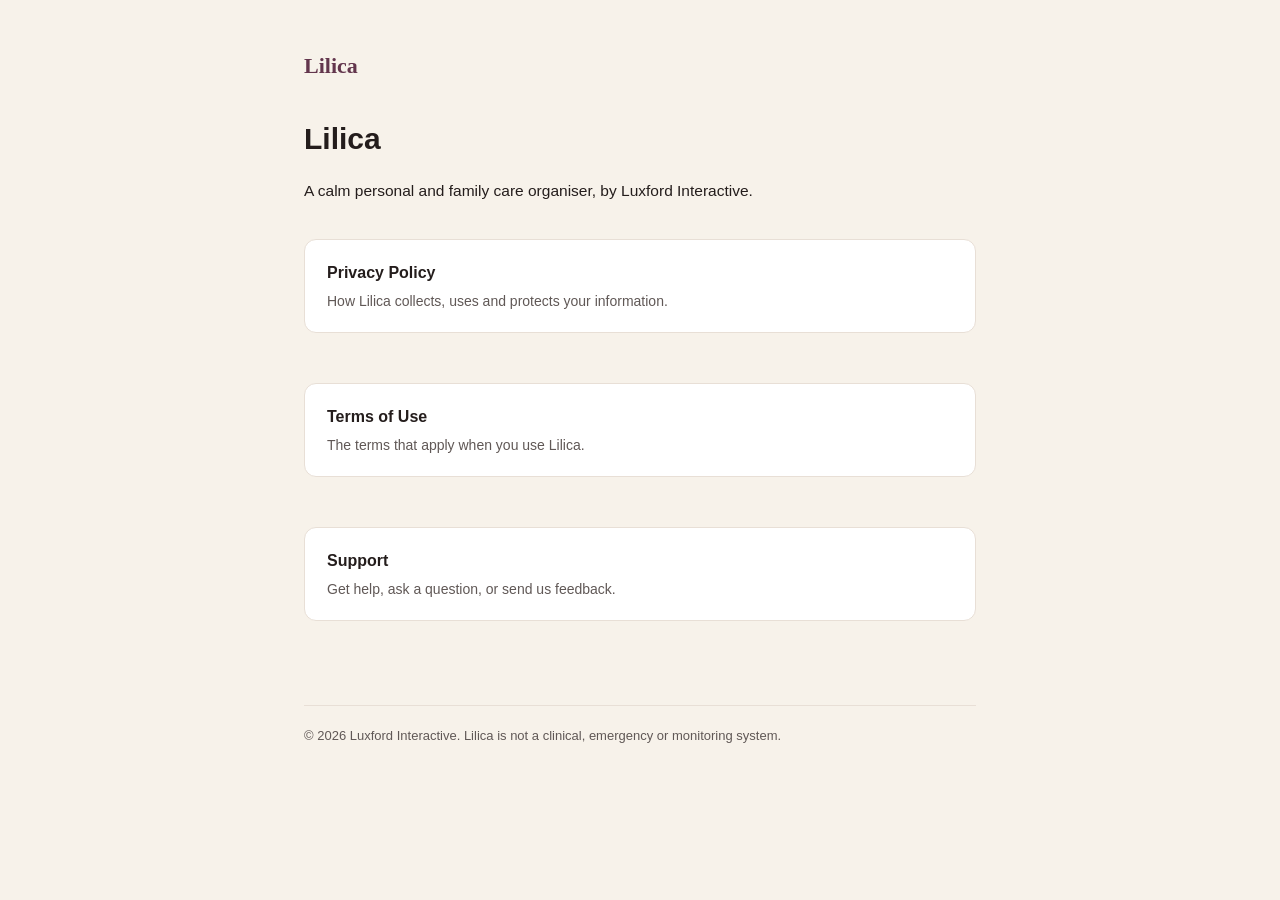
==== index.html @ b69b69e9 "Add Lilica privacy policy, terms, support and index pages" ====
<!doctype html>
<html lang="en">
<head>
<meta charset="utf-8">
<meta name="viewport" content="width=device-width, initial-scale=1">
<title>Lilica</title>
<link rel="stylesheet" href="style.css">
</head>
<body>
<div class="wrap">
  <header class="site">
    <span class="wordmark">Lilica</span>
  </header>
  <h1>Lilica</h1>
  <p>A calm personal and family care organiser, by Luxford Interactive.</p>
  <div class="home-links">
    <a class="card" href="privacy.html">Privacy Policy<span>How Lilica collects, uses and protects your information.</span></a>
    <a class="card" href="terms.html">Terms of Use<span>The terms that apply when you use Lilica.</span></a>
    <a class="card" href="support.html">Support<span>Get help, ask a question, or send us feedback.</span></a>
  </div>
  <footer class="site">
    &copy; 2026 Luxford Interactive. Lilica is not a clinical, emergency or monitoring system.
  </footer>
</div>
</body>
</html>
---- style.css ----
:root {
  --canvas: #F7F2EA;
  --ink: #241D1C;
  --ink-soft: #605856;
  --primary: #63364D;
  --line: #E8DFD6;
}
* { box-sizing: border-box; }
body {
  margin: 0;
  background: var(--canvas);
  color: var(--ink);
  font-family: -apple-system, BlinkMacSystemFont, "Segoe UI", Inter, Arial, sans-serif;
  line-height: 1.6;
}
.wrap {
  max-width: 720px;
  margin: 0 auto;
  padding: 48px 24px 80px;
}
header.site {
  display: flex;
  align-items: center;
  gap: 12px;
  margin-bottom: 32px;
}
.wordmark {
  font-family: Georgia, serif;
  font-weight: 700;
  font-size: 22px;
  color: var(--primary);
}
nav.site a {
  color: var(--primary);
  text-decoration: none;
  font-size: 14px;
  margin-right: 16px;
}
nav.site a:hover { text-decoration: underline; }
h1 {
  font-size: 30px;
  margin: 0 0 6px;
}
.updated {
  color: var(--ink-soft);
  font-size: 14px;
  margin-bottom: 32px;
}
h2 {
  font-size: 19px;
  color: var(--primary);
  margin: 36px 0 10px;
}
p, li { color: var(--ink); font-size: 15.5px; }
ul { padding-left: 20px; }
a { color: var(--primary); }
.card {
  background: #FFFFFF;
  border: 1px solid var(--line);
  border-radius: 12px;
  padding: 20px 22px;
  margin: 8px 0 28px;
}
footer.site {
  margin-top: 56px;
  padding-top: 20px;
  border-top: 1px solid var(--line);
  color: var(--ink-soft);
  font-size: 13px;
}
.home-links {
  display: grid;
  gap: 14px;
  margin-top: 28px;
}
.home-links a.card {
  display: block;
  text-decoration: none;
  color: var(--ink);
  font-weight: 600;
}
.home-links a.card span {
  display: block;
  font-weight: 400;
  color: var(--ink-soft);
  font-size: 14px;
  margin-top: 4px;
}
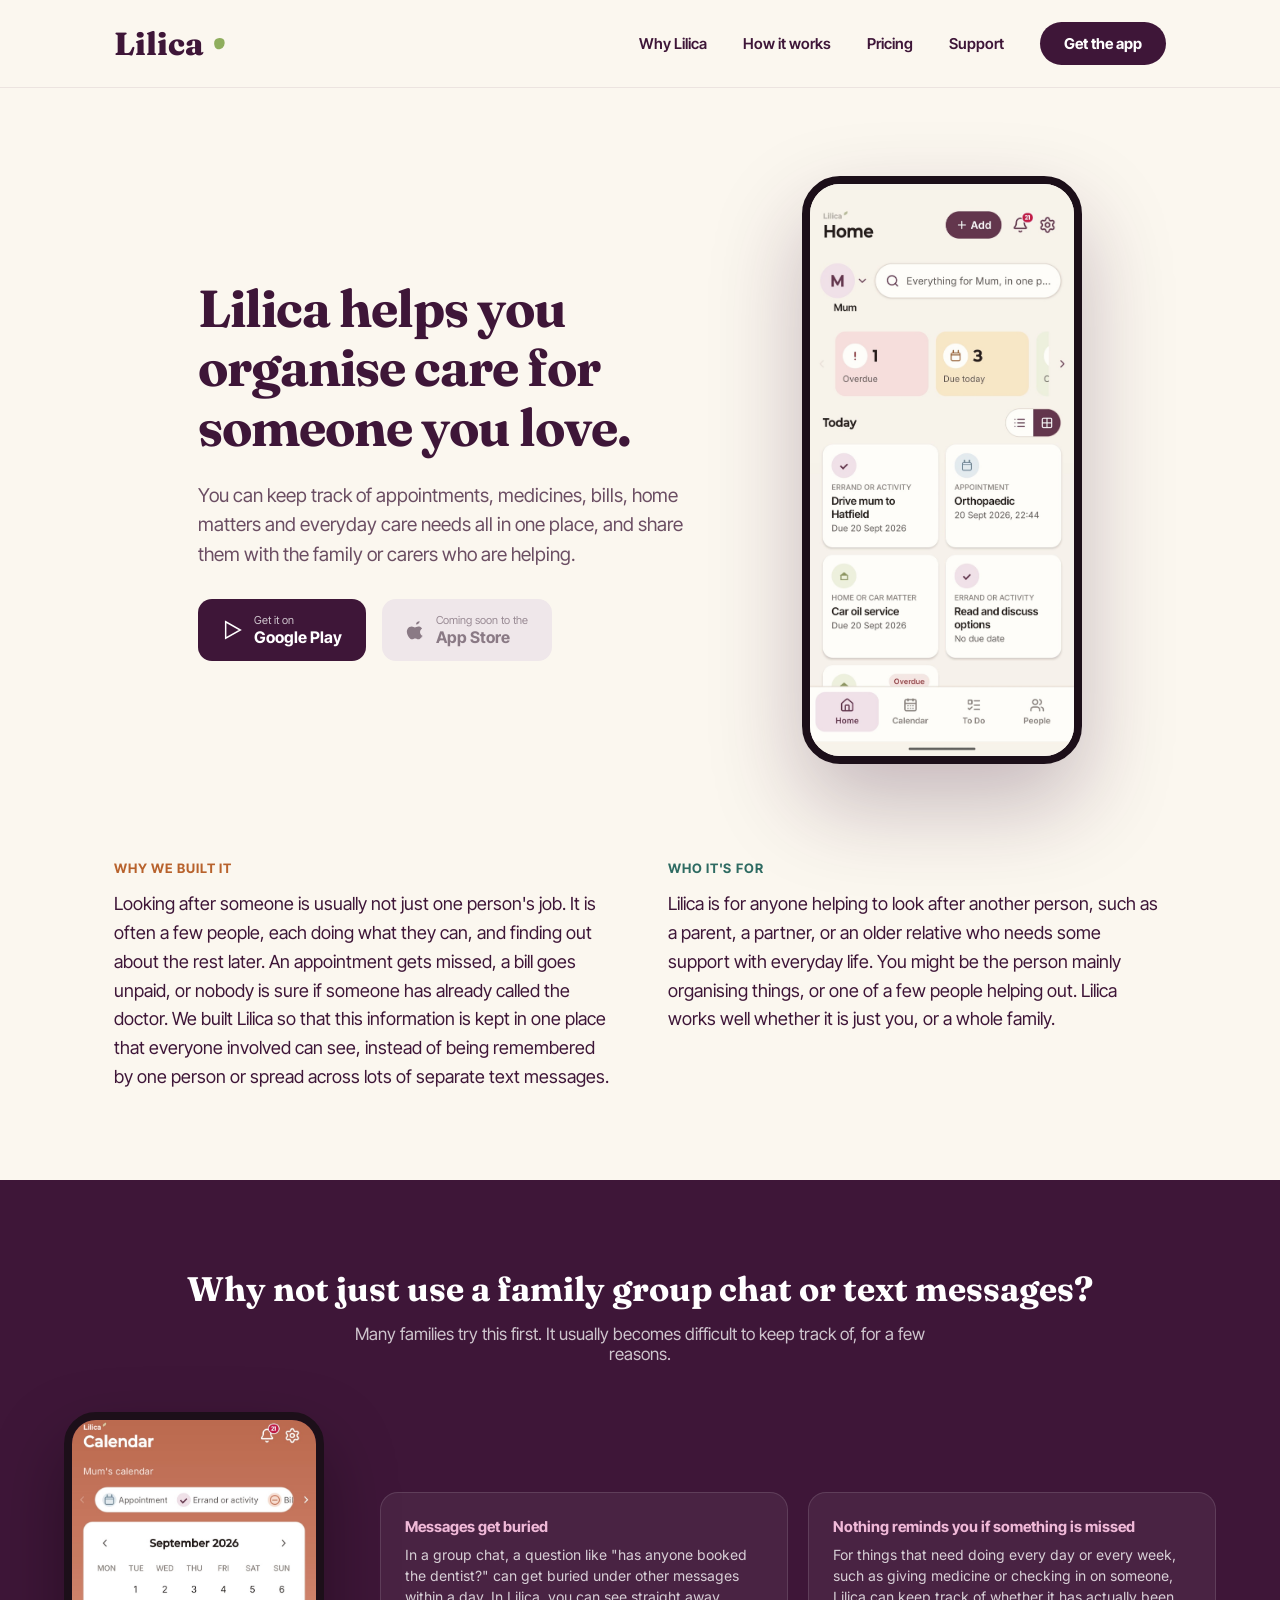
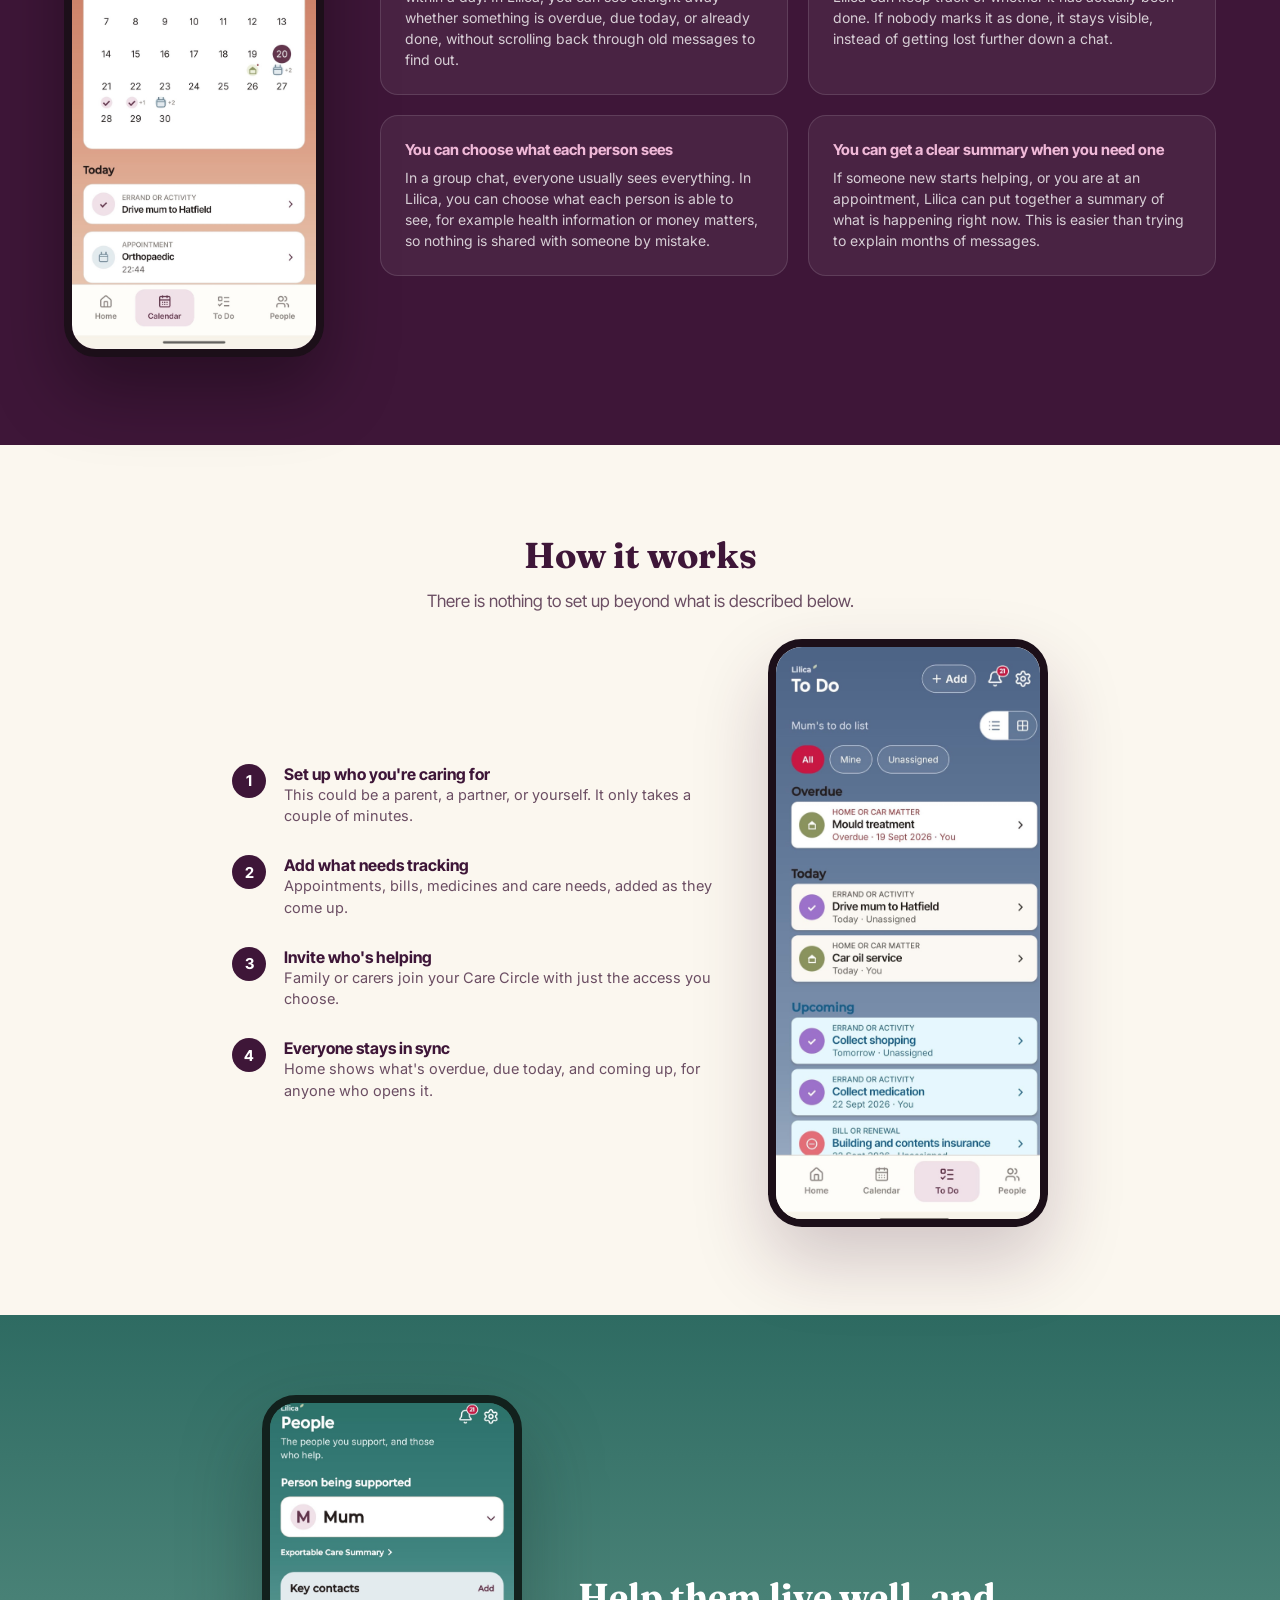
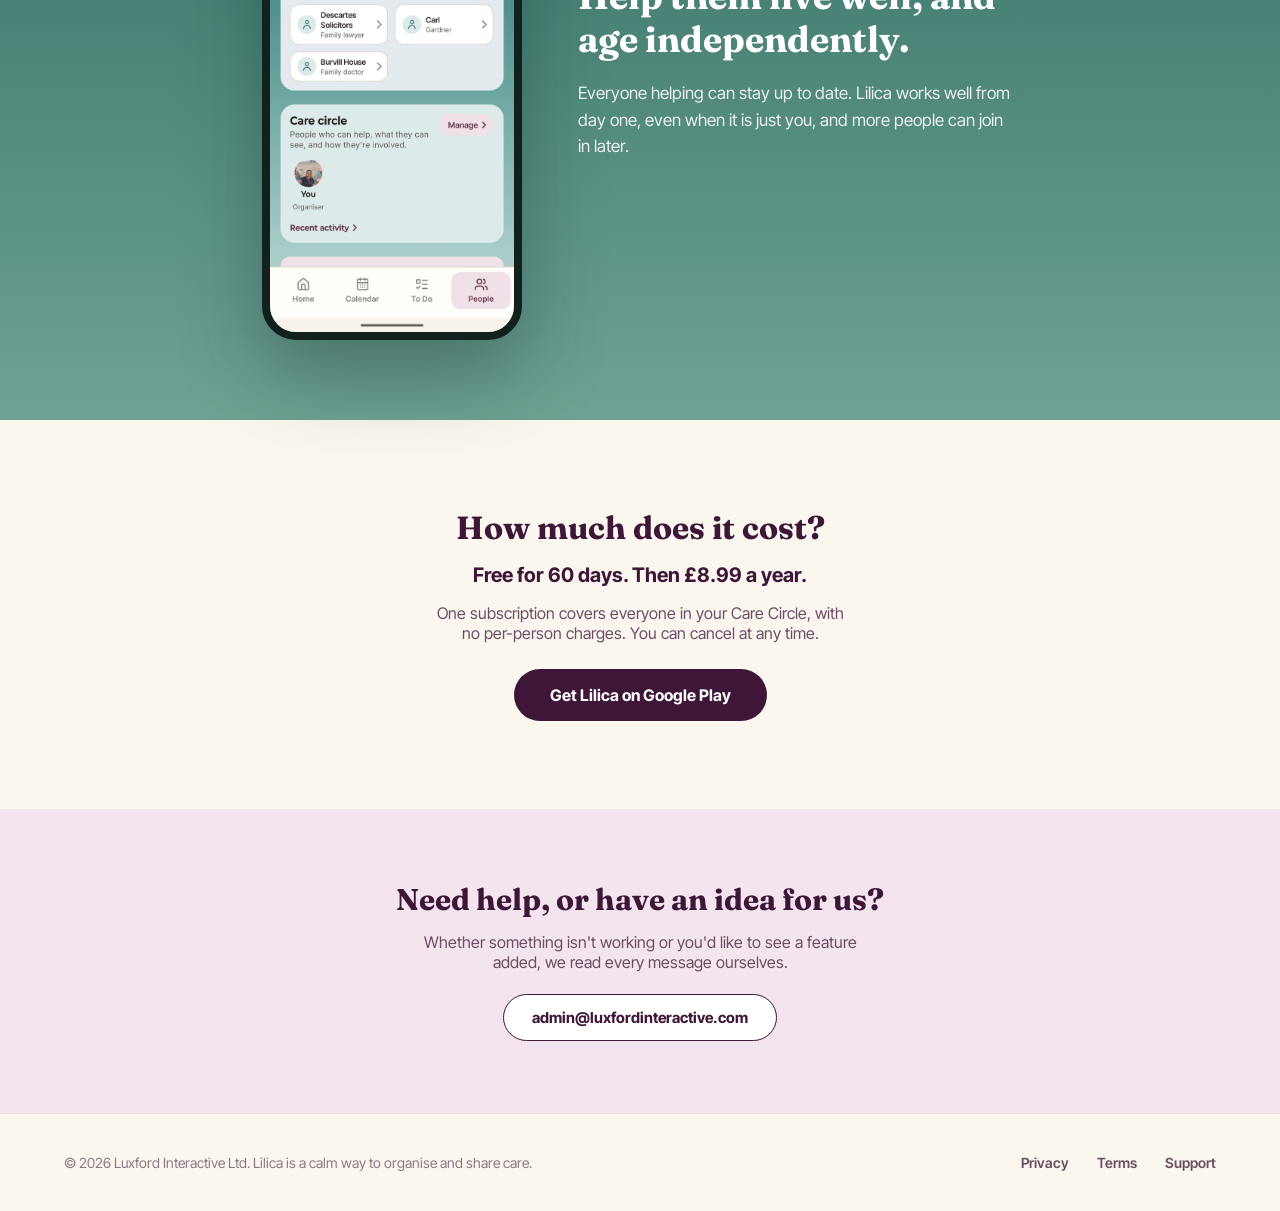
==== commit f96d2507: "Replace placeholder homepage with full marketing site Real hero, why-we-built-it, why-not-a-group-ch" ====
--- a/index.html
+++ b/index.html
@@ -3,24 +3,225 @@
 <head>
 <meta charset="utf-8">
 <meta name="viewport" content="width=device-width, initial-scale=1">
-<title>Lilica</title>
-<link rel="stylesheet" href="style.css">
+<title>Lilica - organise care for someone you love</title>
+<meta name="description" content="Lilica helps you keep track of appointments, medicines, bills, home matters and everyday care needs in one place, and share them with the family or carers who are helping.">
+<link rel="icon" href="assets/icon.png">
+<link rel="stylesheet" href="https://fonts.googleapis.com/css2?family=Fraunces:wght@600;700;800&family=Inter+Tight:wght@500;600;700&family=Inter:wght@400;500;600&display=swap">
+<style>
+  body { margin: 0; background: #FBF7EF; }
+  a { color: inherit; text-decoration: none; }
+  a:hover { opacity: 0.85; }
+  * { box-sizing: border-box; }
+</style>
 </head>
 <body>
-<div class="wrap">
-  <header class="site">
-    <span class="wordmark">Lilica</span>
-  </header>
-  <h1>Lilica</h1>
-  <p>A calm personal and family care organiser, by Luxford Interactive.</p>
-  <div class="home-links">
-    <a class="card" href="privacy.html">Privacy Policy<span>How Lilica collects, uses and protects your information.</span></a>
-    <a class="card" href="terms.html">Terms of Use<span>The terms that apply when you use Lilica.</span></a>
-    <a class="card" href="support.html">Support<span>Get help, ask a question, or send us feedback.</span></a>
-  </div>
-  <footer class="site">
-    &copy; 2026 Luxford Interactive. Lilica is not a clinical, emergency or monitoring system.
-  </footer>
+
+<div style="width: 100%; min-height: 100vh; font-family: 'Inter', sans-serif; color: #241021; background: #FBF7EF;">
+
+  <!-- NAV -->
+  <div style="position: sticky; top: 0; z-index: 20; background: rgba(251,247,239,0.92); backdrop-filter: blur(6px); border-bottom: 1px solid rgba(62,22,56,0.08);">
+    <div style="display: flex; align-items: center; justify-content: space-between; padding: 22px 64px; max-width: 1180px; margin: 0 auto;">
+      <div style="display: flex; align-items: center; gap: 10px;">
+        <div style="font-family: 'Fraunces', serif; font-weight: 800; font-size: 32px; color: #3E1638;">Lilica</div>
+        <div style="width: 11px; height: 11px; border-radius: 40% 60% 60% 40% / 60% 40% 60% 40%; background: #8FAE5D; transform: rotate(-20deg);"></div>
+      </div>
+      <div style="display: flex; align-items: center; gap: 36px;">
+        <a href="#why-not-chat" style="font-family: 'Inter Tight', sans-serif; font-weight: 600; font-size: 15px; color: #3E1638;">Why Lilica</a>
+        <a href="#how" style="font-family: 'Inter Tight', sans-serif; font-weight: 600; font-size: 15px; color: #3E1638;">How it works</a>
+        <a href="#pricing" style="font-family: 'Inter Tight', sans-serif; font-weight: 600; font-size: 15px; color: #3E1638;">Pricing</a>
+        <a href="#support" style="font-family: 'Inter Tight', sans-serif; font-weight: 600; font-size: 15px; color: #3E1638;">Support</a>
+        <a href="#download" style="font-family: 'Inter Tight', sans-serif; font-weight: 700; font-size: 15px; color: #FFFFFF; background: #3E1638; padding: 12px 24px; border-radius: 999px;">Get the app</a>
+      </div>
+    </div>
+  </div>
+
+  <!-- HERO: what it is, in one breath -->
+  <div style="display: flex; align-items: center; justify-content: center; gap: 64px; padding: 88px 64px 56px 64px; max-width: 1180px; margin: 0 auto;">
+    <div style="flex: 0 1 540px; display: flex; flex-direction: column; gap: 24px;">
+      <h1 style="margin: 0; font-family: 'Fraunces', serif; font-weight: 700; font-size: 52px; line-height: 1.14; color: #3E1638; letter-spacing: -1px; max-width: 600px;">
+        Lilica helps you organise care for someone you love.
+      </h1>
+      <p style="margin: 0; font-family: 'Inter Tight', sans-serif; font-size: 19px; line-height: 1.55; color: #6B4E63; max-width: 520px;">
+        You can keep track of appointments, medicines, bills, home matters and everyday care needs all in one place, and share them with the family or carers who are helping.
+      </p>
+      <div style="display: flex; align-items: center; gap: 16px; margin-top: 6px;">
+        <a href="https://play.google.com/store/apps/details?id=com.luxfordinteractive.lilica" style="display: flex; align-items: center; gap: 10px; background: #3E1638; color: #FFFFFF; padding: 14px 24px; border-radius: 14px; font-family: 'Inter Tight', sans-serif;">
+          <svg width="22" height="22" viewBox="0 0 24 24" fill="none" stroke="currentColor" stroke-width="1.6"><path d="M4 3l16 9-16 9V3z"/></svg>
+          <div>
+            <div style="font-size: 11px; opacity: 0.75;">Get it on</div>
+            <div style="font-size: 16px; font-weight: 700;">Google Play</div>
+          </div>
+        </a>
+        <div style="display: flex; align-items: center; gap: 10px; background: #EFE7EA; color: #8A7A85; padding: 14px 24px; border-radius: 14px; font-family: 'Inter Tight', sans-serif;">
+          <svg width="20" height="20" viewBox="0 0 24 24" fill="currentColor"><path d="M16.365 1.43c0 1.14-.416 2.06-1.25 2.78-.834.72-1.85 1.14-3.05 1.02-.06-1.1.42-2.02 1.25-2.74.86-.74 1.9-1.14 3.05-1.06zM20.5 17.2c-.53 1.22-1.18 2.4-2.02 3.44-1.03 1.28-2.06 2.56-3.64 2.58-1.55.02-2.05-.92-3.82-.92-1.78 0-2.34.9-3.8.94-1.53.04-2.7-1.38-3.74-2.66-2.02-2.5-3.58-7.06-1.5-10.14 1.04-1.54 2.9-2.5 4.9-2.54 1.5-.02 2.9.98 3.82.98.9 0 2.62-1.22 4.42-1.04.75.03 2.86.3 4.22 2.26-.11.07-2.52 1.46-2.5 4.35.03 3.44 3.05 4.6 3.06 4.65-.02.06-.48 1.62-1.4 3.1z"/></svg>
+          <div>
+            <div style="font-size: 11px; opacity: 0.85;">Coming soon to the</div>
+            <div style="font-size: 16px; font-weight: 700;">App Store</div>
+          </div>
+        </div>
+      </div>
+    </div>
+    <div style="flex: 0 0 280px; display: flex; align-items: flex-start; justify-content: center;">
+      <div style="width: 280px; border-radius: 38px; overflow: hidden; box-shadow: 0 40px 90px rgba(62,22,56,0.28); border: 8px solid #1C0F19;">
+        <img src="assets/screenshot-home.jpg" alt="The Lilica Home screen, showing what is overdue, due today and coming up" style="width: 100%; display: block;">
+      </div>
+    </div>
+  </div>
+
+  <!-- WHY WE BUILT IT + WHO IT'S FOR -->
+  <div style="padding: 40px 64px 88px 64px; max-width: 1180px; margin: 0 auto;">
+    <div style="display: grid; grid-template-columns: 1fr 1fr; gap: 56px;">
+      <div style="display: flex; flex-direction: column; gap: 14px;">
+        <div style="font-family: 'Inter Tight', sans-serif; font-weight: 700; font-size: 13px; letter-spacing: 0.06em; text-transform: uppercase; color: #B8622C;">Why we built it</div>
+        <p style="margin: 0; font-family: 'Inter Tight', sans-serif; font-size: 18px; line-height: 1.6; color: #3E1638;">
+          Looking after someone is usually not just one person's job. It is often a few people, each doing what they can, and finding out about the rest later. An appointment gets missed, a bill goes unpaid, or nobody is sure if someone has already called the doctor. We built Lilica so that this information is kept in one place that everyone involved can see, instead of being remembered by one person or spread across lots of separate text messages.
+        </p>
+      </div>
+      <div style="display: flex; flex-direction: column; gap: 14px;">
+        <div style="font-family: 'Inter Tight', sans-serif; font-weight: 700; font-size: 13px; letter-spacing: 0.06em; text-transform: uppercase; color: #2E6B62;">Who it's for</div>
+        <p style="margin: 0; font-family: 'Inter Tight', sans-serif; font-size: 18px; line-height: 1.6; color: #3E1638;">
+          Lilica is for anyone helping to look after another person, such as a parent, a partner, or an older relative who needs some support with everyday life. You might be the person mainly organising things, or one of a few people helping out. Lilica works well whether it is just you, or a whole family.
+        </p>
+      </div>
+    </div>
+  </div>
+
+  <!-- WHY NOT JUST A GROUP CHAT -->
+  <div id="why-not-chat" style="background: #3E1638; padding: 88px 64px;">
+    <div style="max-width: 1280px; margin: 0 auto; display: flex; flex-direction: column; gap: 48px;">
+      <div style="text-align: center; display: flex; flex-direction: column; gap: 14px;">
+        <h2 style="margin: 0; font-family: 'Fraunces', serif; font-weight: 700; font-size: 34px; color: #FFFFFF;">Why not just use a family group chat or text messages?</h2>
+        <p style="margin: 0; font-family: 'Inter Tight', sans-serif; font-size: 17px; color: rgba(255,255,255,0.75); max-width: 580px; margin: 0 auto;">
+          Many families try this first. It usually becomes difficult to keep track of, for a few reasons.
+        </p>
+      </div>
+      <div style="display: flex; align-items: center; gap: 56px;">
+        <div style="flex: 0 0 260px;">
+          <div style="width: 260px; border-radius: 32px; overflow: hidden; box-shadow: 0 32px 70px rgba(0,0,0,0.35); border: 8px solid #1C0F19;">
+            <img src="assets/screenshot-calendar.jpg" alt="The Lilica Calendar screen" style="width: 100%; display: block;">
+          </div>
+        </div>
+        <div style="flex: 1; display: grid; grid-template-columns: 1fr 1fr; gap: 20px;">
+          <div style="background: rgba(255,255,255,0.06); border: 1px solid rgba(255,255,255,0.12); border-radius: 18px; padding: 24px;">
+            <div style="font-family: 'Inter Tight', sans-serif; font-weight: 700; font-size: 15px; color: #F0B9D8; margin-bottom: 8px;">Messages get buried</div>
+            <div style="font-family: 'Inter', sans-serif; font-size: 14px; color: rgba(255,255,255,0.78); line-height: 1.5;">In a group chat, a question like "has anyone booked the dentist?" can get buried under other messages within a day. In Lilica, you can see straight away whether something is overdue, due today, or already done, without scrolling back through old messages to find out.</div>
+          </div>
+          <div style="background: rgba(255,255,255,0.06); border: 1px solid rgba(255,255,255,0.12); border-radius: 18px; padding: 24px;">
+            <div style="font-family: 'Inter Tight', sans-serif; font-weight: 700; font-size: 15px; color: #F0B9D8; margin-bottom: 8px;">Nothing reminds you if something is missed</div>
+            <div style="font-family: 'Inter', sans-serif; font-size: 14px; color: rgba(255,255,255,0.78); line-height: 1.5;">For things that need doing every day or every week, such as giving medicine or checking in on someone, Lilica can keep track of whether it has actually been done. If nobody marks it as done, it stays visible, instead of getting lost further down a chat.</div>
+          </div>
+          <div style="background: rgba(255,255,255,0.06); border: 1px solid rgba(255,255,255,0.12); border-radius: 18px; padding: 24px;">
+            <div style="font-family: 'Inter Tight', sans-serif; font-weight: 700; font-size: 15px; color: #F0B9D8; margin-bottom: 8px;">You can choose what each person sees</div>
+            <div style="font-family: 'Inter', sans-serif; font-size: 14px; color: rgba(255,255,255,0.78); line-height: 1.5;">In a group chat, everyone usually sees everything. In Lilica, you can choose what each person is able to see, for example health information or money matters, so nothing is shared with someone by mistake.</div>
+          </div>
+          <div style="background: rgba(255,255,255,0.06); border: 1px solid rgba(255,255,255,0.12); border-radius: 18px; padding: 24px;">
+            <div style="font-family: 'Inter Tight', sans-serif; font-weight: 700; font-size: 15px; color: #F0B9D8; margin-bottom: 8px;">You can get a clear summary when you need one</div>
+            <div style="font-family: 'Inter', sans-serif; font-size: 14px; color: rgba(255,255,255,0.78); line-height: 1.5;">If someone new starts helping, or you are at an appointment, Lilica can put together a summary of what is happening right now. This is easier than trying to explain months of messages.</div>
+          </div>
+        </div>
+      </div>
+    </div>
+  </div>
+
+  <!-- HOW IT WORKS -->
+  <div id="how" style="padding: 88px 64px; max-width: 1280px; margin: 0 auto;">
+    <div style="text-align: center; max-width: 640px; margin: 0 auto 28px auto;">
+      <h2 style="margin: 0 0 14px 0; font-family: 'Fraunces', serif; font-weight: 700; font-size: 36px; color: #3E1638;">How it works</h2>
+      <p style="margin: 0; font-family: 'Inter Tight', sans-serif; font-size: 17px; color: #6B4E63;">There is nothing to set up beyond what is described below.</p>
+    </div>
+    <div style="display: flex; align-items: center; justify-content: center; gap: 56px; max-width: 980px; margin: 0 auto;">
+      <div style="flex: 0 1 480px; display: flex; flex-direction: column; gap: 28px;">
+        <div style="display: flex; gap: 18px; align-items: flex-start;">
+          <div style="flex: none; width: 34px; height: 34px; border-radius: 50%; background: #3E1638; color: #FFFFFF; display: flex; align-items: center; justify-content: center; font-family: 'Inter Tight', sans-serif; font-weight: 700; font-size: 15px;">1</div>
+          <div>
+            <div style="font-family: 'Inter Tight', sans-serif; font-weight: 700; font-size: 16px; color: #3E1638;">Set up who you're caring for</div>
+            <div style="font-family: 'Inter', sans-serif; font-size: 14.5px; color: #6B4E63; line-height: 1.5;">This could be a parent, a partner, or yourself. It only takes a couple of minutes.</div>
+          </div>
+        </div>
+        <div style="display: flex; gap: 18px; align-items: flex-start;">
+          <div style="flex: none; width: 34px; height: 34px; border-radius: 50%; background: #3E1638; color: #FFFFFF; display: flex; align-items: center; justify-content: center; font-family: 'Inter Tight', sans-serif; font-weight: 700; font-size: 15px;">2</div>
+          <div>
+            <div style="font-family: 'Inter Tight', sans-serif; font-weight: 700; font-size: 16px; color: #3E1638;">Add what needs tracking</div>
+            <div style="font-family: 'Inter', sans-serif; font-size: 14.5px; color: #6B4E63; line-height: 1.5;">Appointments, bills, medicines and care needs, added as they come up.</div>
+          </div>
+        </div>
+        <div style="display: flex; gap: 18px; align-items: flex-start;">
+          <div style="flex: none; width: 34px; height: 34px; border-radius: 50%; background: #3E1638; color: #FFFFFF; display: flex; align-items: center; justify-content: center; font-family: 'Inter Tight', sans-serif; font-weight: 700; font-size: 15px;">3</div>
+          <div>
+            <div style="font-family: 'Inter Tight', sans-serif; font-weight: 700; font-size: 16px; color: #3E1638;">Invite who's helping</div>
+            <div style="font-family: 'Inter', sans-serif; font-size: 14.5px; color: #6B4E63; line-height: 1.5;">Family or carers join your Care Circle with just the access you choose.</div>
+          </div>
+        </div>
+        <div style="display: flex; gap: 18px; align-items: flex-start;">
+          <div style="flex: none; width: 34px; height: 34px; border-radius: 50%; background: #3E1638; color: #FFFFFF; display: flex; align-items: center; justify-content: center; font-family: 'Inter Tight', sans-serif; font-weight: 700; font-size: 15px;">4</div>
+          <div>
+            <div style="font-family: 'Inter Tight', sans-serif; font-weight: 700; font-size: 16px; color: #3E1638;">Everyone stays in sync</div>
+            <div style="font-family: 'Inter', sans-serif; font-size: 14.5px; color: #6B4E63; line-height: 1.5;">Home shows what's overdue, due today, and coming up, for anyone who opens it.</div>
+          </div>
+        </div>
+      </div>
+      <div style="flex: 0 0 280px;">
+        <div style="width: 280px; border-radius: 34px; overflow: hidden; box-shadow: 0 34px 75px rgba(62,22,56,0.22); border: 8px solid #1C0F19;">
+          <img src="assets/screenshot-todo.jpg" alt="The Lilica To Do screen" style="width: 100%; display: block;">
+        </div>
+      </div>
+    </div>
+  </div>
+
+  <!-- SHOWCASE BAND -->
+  <div style="background: linear-gradient(180deg, #2E6B62 0%, #6FA294 100%); padding: 80px 64px;">
+    <div style="display: flex; align-items: center; justify-content: center; gap: 56px; max-width: 980px; margin: 0 auto;">
+      <div style="flex: 0 0 260px;">
+        <div style="width: 260px; border-radius: 34px; overflow: hidden; box-shadow: 0 36px 80px rgba(18,40,36,0.35); border: 8px solid #12211d;">
+          <img src="assets/screenshot-people.jpg" alt="The Lilica Care Circle screen, showing who is helping" style="width: 100%; display: block;">
+        </div>
+      </div>
+      <div style="flex: 0 1 440px; display: flex; flex-direction: column; gap: 20px;">
+        <h2 style="margin: 0; font-family: 'Fraunces', serif; font-weight: 700; font-size: 36px; line-height: 1.18; color: #FFFFFF; max-width: 460px;">
+          Help them live well, and age independently.
+        </h2>
+        <p style="margin: 0; font-family: 'Inter Tight', sans-serif; font-size: 17px; line-height: 1.55; color: rgba(255,255,255,0.88); max-width: 440px;">
+          Everyone helping can stay up to date. Lilica works well from day one, even when it is just you, and more people can join in later.
+        </p>
+      </div>
+    </div>
+  </div>
+
+  <!-- PRICING -->
+  <div id="pricing" style="padding: 88px 64px; max-width: 680px; margin: 0 auto; text-align: center; display: flex; flex-direction: column; align-items: center; gap: 16px;">
+    <h2 style="margin: 0; font-family: 'Fraunces', serif; font-weight: 700; font-size: 32px; color: #3E1638;">How much does it cost?</h2>
+    <p style="margin: 0; font-family: 'Inter Tight', sans-serif; font-size: 20px; font-weight: 700; color: #3E1638;">Free for 60 days. Then &pound;8.99 a year.</p>
+    <p style="margin: 0; font-family: 'Inter Tight', sans-serif; font-size: 16px; color: #6B4E63; max-width: 420px;">
+      One subscription covers everyone in your Care Circle, with no per-person charges. You can cancel at any time.
+    </p>
+    <a id="download" href="https://play.google.com/store/apps/details?id=com.luxfordinteractive.lilica" style="margin-top: 10px; background: #3E1638; color: #FFFFFF; font-family: 'Inter Tight', sans-serif; font-weight: 700; font-size: 16px; padding: 16px 36px; border-radius: 999px;">
+      Get Lilica on Google Play
+    </a>
+  </div>
+
+  <!-- SUPPORT -->
+  <div id="support" style="background: #F3E4EE; padding: 72px 64px;">
+    <div style="max-width: 680px; margin: 0 auto; text-align: center; display: flex; flex-direction: column; align-items: center; gap: 14px;">
+      <h2 style="margin: 0; font-family: 'Fraunces', serif; font-weight: 700; font-size: 30px; color: #3E1638;">Need help, or have an idea for us?</h2>
+      <p style="margin: 0; font-family: 'Inter Tight', sans-serif; font-size: 16px; color: #6B4E63; max-width: 440px;">
+        Whether something isn't working or you'd like to see a feature added, we read every message ourselves.
+      </p>
+      <a href="mailto:admin@luxfordinteractive.com" style="margin-top: 8px; background: #FFFFFF; border: 1.5px solid #3E1638; color: #3E1638; font-family: 'Inter Tight', sans-serif; font-weight: 700; font-size: 15px; padding: 13px 28px; border-radius: 999px;">
+        admin@luxfordinteractive.com
+      </a>
+    </div>
+  </div>
+
+  <!-- FOOTER -->
+  <div style="border-top: 1px solid rgba(62,22,56,0.1); padding: 40px 64px; display: flex; align-items: center; justify-content: space-between; max-width: 1440px; margin: 0 auto; flex-wrap: wrap; gap: 16px;">
+    <div style="font-family: 'Inter Tight', sans-serif; font-size: 14px; color: #8A7A85;">&copy; 2026 Luxford Interactive Ltd. Lilica is a calm way to organise and share care.</div>
+    <div style="display: flex; gap: 28px; font-family: 'Inter Tight', sans-serif; font-weight: 600; font-size: 14px; color: #6B4E63;">
+      <a href="privacy.html">Privacy</a>
+      <a href="terms.html">Terms</a>
+      <a href="support.html">Support</a>
+    </div>
+  </div>
+
 </div>
 </body>
 </html>
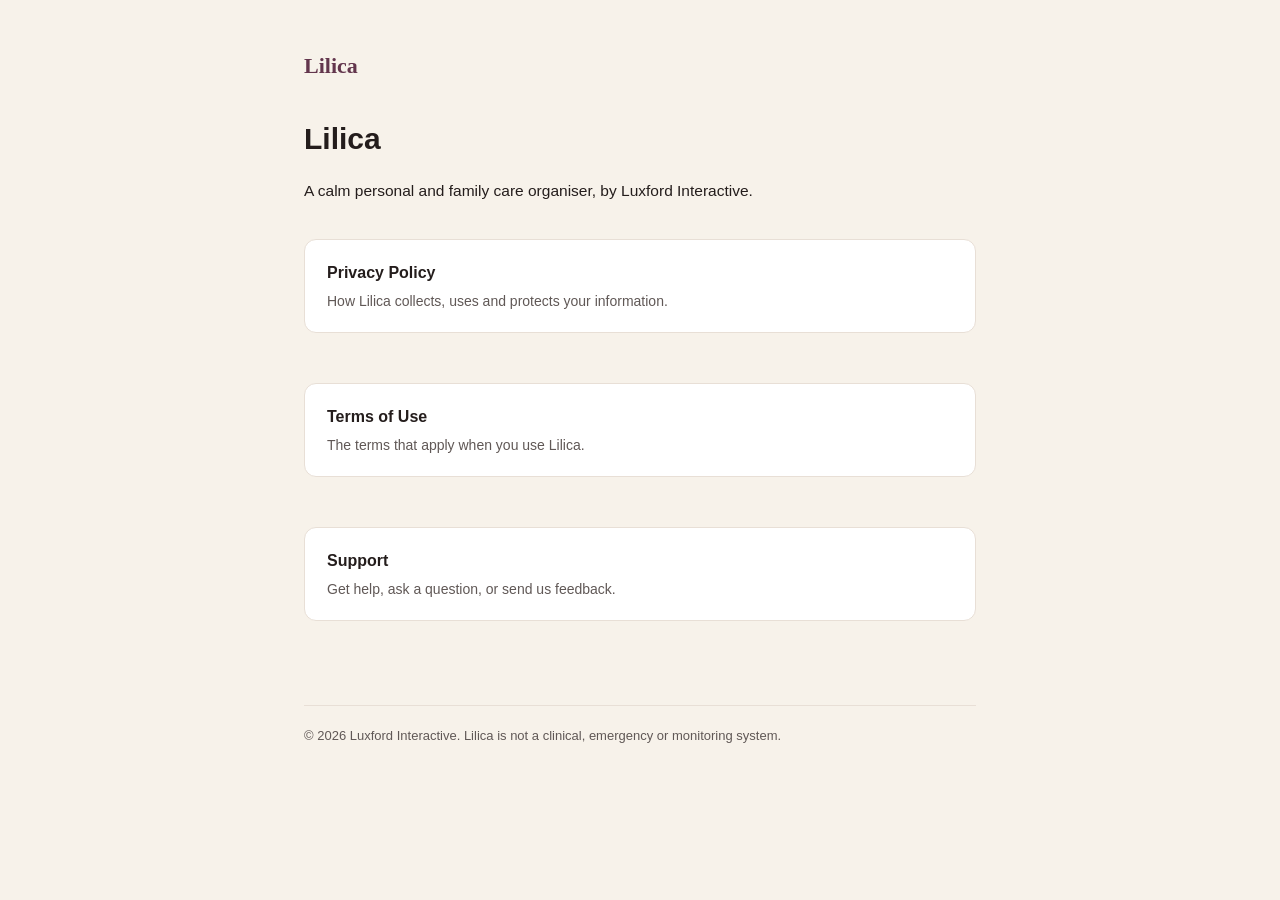
==== commit 7f1570c0: "Revert "Replace placeholder homepage with full marketing site" This reverts commit f96d2507a54c47464" ====
--- a/index.html
+++ b/index.html
@@ -3,225 +3,24 @@
 <head>
 <meta charset="utf-8">
 <meta name="viewport" content="width=device-width, initial-scale=1">
-<title>Lilica - organise care for someone you love</title>
-<meta name="description" content="Lilica helps you keep track of appointments, medicines, bills, home matters and everyday care needs in one place, and share them with the family or carers who are helping.">
-<link rel="icon" href="assets/icon.png">
-<link rel="stylesheet" href="https://fonts.googleapis.com/css2?family=Fraunces:wght@600;700;800&family=Inter+Tight:wght@500;600;700&family=Inter:wght@400;500;600&display=swap">
-<style>
-  body { margin: 0; background: #FBF7EF; }
-  a { color: inherit; text-decoration: none; }
-  a:hover { opacity: 0.85; }
-  * { box-sizing: border-box; }
-</style>
+<title>Lilica</title>
+<link rel="stylesheet" href="style.css">
 </head>
 <body>
-
-<div style="width: 100%; min-height: 100vh; font-family: 'Inter', sans-serif; color: #241021; background: #FBF7EF;">
-
-  <!-- NAV -->
-  <div style="position: sticky; top: 0; z-index: 20; background: rgba(251,247,239,0.92); backdrop-filter: blur(6px); border-bottom: 1px solid rgba(62,22,56,0.08);">
-    <div style="display: flex; align-items: center; justify-content: space-between; padding: 22px 64px; max-width: 1180px; margin: 0 auto;">
-      <div style="display: flex; align-items: center; gap: 10px;">
-        <div style="font-family: 'Fraunces', serif; font-weight: 800; font-size: 32px; color: #3E1638;">Lilica</div>
-        <div style="width: 11px; height: 11px; border-radius: 40% 60% 60% 40% / 60% 40% 60% 40%; background: #8FAE5D; transform: rotate(-20deg);"></div>
-      </div>
-      <div style="display: flex; align-items: center; gap: 36px;">
-        <a href="#why-not-chat" style="font-family: 'Inter Tight', sans-serif; font-weight: 600; font-size: 15px; color: #3E1638;">Why Lilica</a>
-        <a href="#how" style="font-family: 'Inter Tight', sans-serif; font-weight: 600; font-size: 15px; color: #3E1638;">How it works</a>
-        <a href="#pricing" style="font-family: 'Inter Tight', sans-serif; font-weight: 600; font-size: 15px; color: #3E1638;">Pricing</a>
-        <a href="#support" style="font-family: 'Inter Tight', sans-serif; font-weight: 600; font-size: 15px; color: #3E1638;">Support</a>
-        <a href="#download" style="font-family: 'Inter Tight', sans-serif; font-weight: 700; font-size: 15px; color: #FFFFFF; background: #3E1638; padding: 12px 24px; border-radius: 999px;">Get the app</a>
-      </div>
-    </div>
+<div class="wrap">
+  <header class="site">
+    <span class="wordmark">Lilica</span>
+  </header>
+  <h1>Lilica</h1>
+  <p>A calm personal and family care organiser, by Luxford Interactive.</p>
+  <div class="home-links">
+    <a class="card" href="privacy.html">Privacy Policy<span>How Lilica collects, uses and protects your information.</span></a>
+    <a class="card" href="terms.html">Terms of Use<span>The terms that apply when you use Lilica.</span></a>
+    <a class="card" href="support.html">Support<span>Get help, ask a question, or send us feedback.</span></a>
   </div>
-
-  <!-- HERO: what it is, in one breath -->
-  <div style="display: flex; align-items: center; justify-content: center; gap: 64px; padding: 88px 64px 56px 64px; max-width: 1180px; margin: 0 auto;">
-    <div style="flex: 0 1 540px; display: flex; flex-direction: column; gap: 24px;">
-      <h1 style="margin: 0; font-family: 'Fraunces', serif; font-weight: 700; font-size: 52px; line-height: 1.14; color: #3E1638; letter-spacing: -1px; max-width: 600px;">
-        Lilica helps you organise care for someone you love.
-      </h1>
-      <p style="margin: 0; font-family: 'Inter Tight', sans-serif; font-size: 19px; line-height: 1.55; color: #6B4E63; max-width: 520px;">
-        You can keep track of appointments, medicines, bills, home matters and everyday care needs all in one place, and share them with the family or carers who are helping.
-      </p>
-      <div style="display: flex; align-items: center; gap: 16px; margin-top: 6px;">
-        <a href="https://play.google.com/store/apps/details?id=com.luxfordinteractive.lilica" style="display: flex; align-items: center; gap: 10px; background: #3E1638; color: #FFFFFF; padding: 14px 24px; border-radius: 14px; font-family: 'Inter Tight', sans-serif;">
-          <svg width="22" height="22" viewBox="0 0 24 24" fill="none" stroke="currentColor" stroke-width="1.6"><path d="M4 3l16 9-16 9V3z"/></svg>
-          <div>
-            <div style="font-size: 11px; opacity: 0.75;">Get it on</div>
-            <div style="font-size: 16px; font-weight: 700;">Google Play</div>
-          </div>
-        </a>
-        <div style="display: flex; align-items: center; gap: 10px; background: #EFE7EA; color: #8A7A85; padding: 14px 24px; border-radius: 14px; font-family: 'Inter Tight', sans-serif;">
-          <svg width="20" height="20" viewBox="0 0 24 24" fill="currentColor"><path d="M16.365 1.43c0 1.14-.416 2.06-1.25 2.78-.834.72-1.85 1.14-3.05 1.02-.06-1.1.42-2.02 1.25-2.74.86-.74 1.9-1.14 3.05-1.06zM20.5 17.2c-.53 1.22-1.18 2.4-2.02 3.44-1.03 1.28-2.06 2.56-3.64 2.58-1.55.02-2.05-.92-3.82-.92-1.78 0-2.34.9-3.8.94-1.53.04-2.7-1.38-3.74-2.66-2.02-2.5-3.58-7.06-1.5-10.14 1.04-1.54 2.9-2.5 4.9-2.54 1.5-.02 2.9.98 3.82.98.9 0 2.62-1.22 4.42-1.04.75.03 2.86.3 4.22 2.26-.11.07-2.52 1.46-2.5 4.35.03 3.44 3.05 4.6 3.06 4.65-.02.06-.48 1.62-1.4 3.1z"/></svg>
-          <div>
-            <div style="font-size: 11px; opacity: 0.85;">Coming soon to the</div>
-            <div style="font-size: 16px; font-weight: 700;">App Store</div>
-          </div>
-        </div>
-      </div>
-    </div>
-    <div style="flex: 0 0 280px; display: flex; align-items: flex-start; justify-content: center;">
-      <div style="width: 280px; border-radius: 38px; overflow: hidden; box-shadow: 0 40px 90px rgba(62,22,56,0.28); border: 8px solid #1C0F19;">
-        <img src="assets/screenshot-home.jpg" alt="The Lilica Home screen, showing what is overdue, due today and coming up" style="width: 100%; display: block;">
-      </div>
-    </div>
-  </div>
-
-  <!-- WHY WE BUILT IT + WHO IT'S FOR -->
-  <div style="padding: 40px 64px 88px 64px; max-width: 1180px; margin: 0 auto;">
-    <div style="display: grid; grid-template-columns: 1fr 1fr; gap: 56px;">
-      <div style="display: flex; flex-direction: column; gap: 14px;">
-        <div style="font-family: 'Inter Tight', sans-serif; font-weight: 700; font-size: 13px; letter-spacing: 0.06em; text-transform: uppercase; color: #B8622C;">Why we built it</div>
-        <p style="margin: 0; font-family: 'Inter Tight', sans-serif; font-size: 18px; line-height: 1.6; color: #3E1638;">
-          Looking after someone is usually not just one person's job. It is often a few people, each doing what they can, and finding out about the rest later. An appointment gets missed, a bill goes unpaid, or nobody is sure if someone has already called the doctor. We built Lilica so that this information is kept in one place that everyone involved can see, instead of being remembered by one person or spread across lots of separate text messages.
-        </p>
-      </div>
-      <div style="display: flex; flex-direction: column; gap: 14px;">
-        <div style="font-family: 'Inter Tight', sans-serif; font-weight: 700; font-size: 13px; letter-spacing: 0.06em; text-transform: uppercase; color: #2E6B62;">Who it's for</div>
-        <p style="margin: 0; font-family: 'Inter Tight', sans-serif; font-size: 18px; line-height: 1.6; color: #3E1638;">
-          Lilica is for anyone helping to look after another person, such as a parent, a partner, or an older relative who needs some support with everyday life. You might be the person mainly organising things, or one of a few people helping out. Lilica works well whether it is just you, or a whole family.
-        </p>
-      </div>
-    </div>
-  </div>
-
-  <!-- WHY NOT JUST A GROUP CHAT -->
-  <div id="why-not-chat" style="background: #3E1638; padding: 88px 64px;">
-    <div style="max-width: 1280px; margin: 0 auto; display: flex; flex-direction: column; gap: 48px;">
-      <div style="text-align: center; display: flex; flex-direction: column; gap: 14px;">
-        <h2 style="margin: 0; font-family: 'Fraunces', serif; font-weight: 700; font-size: 34px; color: #FFFFFF;">Why not just use a family group chat or text messages?</h2>
-        <p style="margin: 0; font-family: 'Inter Tight', sans-serif; font-size: 17px; color: rgba(255,255,255,0.75); max-width: 580px; margin: 0 auto;">
-          Many families try this first. It usually becomes difficult to keep track of, for a few reasons.
-        </p>
-      </div>
-      <div style="display: flex; align-items: center; gap: 56px;">
-        <div style="flex: 0 0 260px;">
-          <div style="width: 260px; border-radius: 32px; overflow: hidden; box-shadow: 0 32px 70px rgba(0,0,0,0.35); border: 8px solid #1C0F19;">
-            <img src="assets/screenshot-calendar.jpg" alt="The Lilica Calendar screen" style="width: 100%; display: block;">
-          </div>
-        </div>
-        <div style="flex: 1; display: grid; grid-template-columns: 1fr 1fr; gap: 20px;">
-          <div style="background: rgba(255,255,255,0.06); border: 1px solid rgba(255,255,255,0.12); border-radius: 18px; padding: 24px;">
-            <div style="font-family: 'Inter Tight', sans-serif; font-weight: 700; font-size: 15px; color: #F0B9D8; margin-bottom: 8px;">Messages get buried</div>
-            <div style="font-family: 'Inter', sans-serif; font-size: 14px; color: rgba(255,255,255,0.78); line-height: 1.5;">In a group chat, a question like "has anyone booked the dentist?" can get buried under other messages within a day. In Lilica, you can see straight away whether something is overdue, due today, or already done, without scrolling back through old messages to find out.</div>
-          </div>
-          <div style="background: rgba(255,255,255,0.06); border: 1px solid rgba(255,255,255,0.12); border-radius: 18px; padding: 24px;">
-            <div style="font-family: 'Inter Tight', sans-serif; font-weight: 700; font-size: 15px; color: #F0B9D8; margin-bottom: 8px;">Nothing reminds you if something is missed</div>
-            <div style="font-family: 'Inter', sans-serif; font-size: 14px; color: rgba(255,255,255,0.78); line-height: 1.5;">For things that need doing every day or every week, such as giving medicine or checking in on someone, Lilica can keep track of whether it has actually been done. If nobody marks it as done, it stays visible, instead of getting lost further down a chat.</div>
-          </div>
-          <div style="background: rgba(255,255,255,0.06); border: 1px solid rgba(255,255,255,0.12); border-radius: 18px; padding: 24px;">
-            <div style="font-family: 'Inter Tight', sans-serif; font-weight: 700; font-size: 15px; color: #F0B9D8; margin-bottom: 8px;">You can choose what each person sees</div>
-            <div style="font-family: 'Inter', sans-serif; font-size: 14px; color: rgba(255,255,255,0.78); line-height: 1.5;">In a group chat, everyone usually sees everything. In Lilica, you can choose what each person is able to see, for example health information or money matters, so nothing is shared with someone by mistake.</div>
-          </div>
-          <div style="background: rgba(255,255,255,0.06); border: 1px solid rgba(255,255,255,0.12); border-radius: 18px; padding: 24px;">
-            <div style="font-family: 'Inter Tight', sans-serif; font-weight: 700; font-size: 15px; color: #F0B9D8; margin-bottom: 8px;">You can get a clear summary when you need one</div>
-            <div style="font-family: 'Inter', sans-serif; font-size: 14px; color: rgba(255,255,255,0.78); line-height: 1.5;">If someone new starts helping, or you are at an appointment, Lilica can put together a summary of what is happening right now. This is easier than trying to explain months of messages.</div>
-          </div>
-        </div>
-      </div>
-    </div>
-  </div>
-
-  <!-- HOW IT WORKS -->
-  <div id="how" style="padding: 88px 64px; max-width: 1280px; margin: 0 auto;">
-    <div style="text-align: center; max-width: 640px; margin: 0 auto 28px auto;">
-      <h2 style="margin: 0 0 14px 0; font-family: 'Fraunces', serif; font-weight: 700; font-size: 36px; color: #3E1638;">How it works</h2>
-      <p style="margin: 0; font-family: 'Inter Tight', sans-serif; font-size: 17px; color: #6B4E63;">There is nothing to set up beyond what is described below.</p>
-    </div>
-    <div style="display: flex; align-items: center; justify-content: center; gap: 56px; max-width: 980px; margin: 0 auto;">
-      <div style="flex: 0 1 480px; display: flex; flex-direction: column; gap: 28px;">
-        <div style="display: flex; gap: 18px; align-items: flex-start;">
-          <div style="flex: none; width: 34px; height: 34px; border-radius: 50%; background: #3E1638; color: #FFFFFF; display: flex; align-items: center; justify-content: center; font-family: 'Inter Tight', sans-serif; font-weight: 700; font-size: 15px;">1</div>
-          <div>
-            <div style="font-family: 'Inter Tight', sans-serif; font-weight: 700; font-size: 16px; color: #3E1638;">Set up who you're caring for</div>
-            <div style="font-family: 'Inter', sans-serif; font-size: 14.5px; color: #6B4E63; line-height: 1.5;">This could be a parent, a partner, or yourself. It only takes a couple of minutes.</div>
-          </div>
-        </div>
-        <div style="display: flex; gap: 18px; align-items: flex-start;">
-          <div style="flex: none; width: 34px; height: 34px; border-radius: 50%; background: #3E1638; color: #FFFFFF; display: flex; align-items: center; justify-content: center; font-family: 'Inter Tight', sans-serif; font-weight: 700; font-size: 15px;">2</div>
-          <div>
-            <div style="font-family: 'Inter Tight', sans-serif; font-weight: 700; font-size: 16px; color: #3E1638;">Add what needs tracking</div>
-            <div style="font-family: 'Inter', sans-serif; font-size: 14.5px; color: #6B4E63; line-height: 1.5;">Appointments, bills, medicines and care needs, added as they come up.</div>
-          </div>
-        </div>
-        <div style="display: flex; gap: 18px; align-items: flex-start;">
-          <div style="flex: none; width: 34px; height: 34px; border-radius: 50%; background: #3E1638; color: #FFFFFF; display: flex; align-items: center; justify-content: center; font-family: 'Inter Tight', sans-serif; font-weight: 700; font-size: 15px;">3</div>
-          <div>
-            <div style="font-family: 'Inter Tight', sans-serif; font-weight: 700; font-size: 16px; color: #3E1638;">Invite who's helping</div>
-            <div style="font-family: 'Inter', sans-serif; font-size: 14.5px; color: #6B4E63; line-height: 1.5;">Family or carers join your Care Circle with just the access you choose.</div>
-          </div>
-        </div>
-        <div style="display: flex; gap: 18px; align-items: flex-start;">
-          <div style="flex: none; width: 34px; height: 34px; border-radius: 50%; background: #3E1638; color: #FFFFFF; display: flex; align-items: center; justify-content: center; font-family: 'Inter Tight', sans-serif; font-weight: 700; font-size: 15px;">4</div>
-          <div>
-            <div style="font-family: 'Inter Tight', sans-serif; font-weight: 700; font-size: 16px; color: #3E1638;">Everyone stays in sync</div>
-            <div style="font-family: 'Inter', sans-serif; font-size: 14.5px; color: #6B4E63; line-height: 1.5;">Home shows what's overdue, due today, and coming up, for anyone who opens it.</div>
-          </div>
-        </div>
-      </div>
-      <div style="flex: 0 0 280px;">
-        <div style="width: 280px; border-radius: 34px; overflow: hidden; box-shadow: 0 34px 75px rgba(62,22,56,0.22); border: 8px solid #1C0F19;">
-          <img src="assets/screenshot-todo.jpg" alt="The Lilica To Do screen" style="width: 100%; display: block;">
-        </div>
-      </div>
-    </div>
-  </div>
-
-  <!-- SHOWCASE BAND -->
-  <div style="background: linear-gradient(180deg, #2E6B62 0%, #6FA294 100%); padding: 80px 64px;">
-    <div style="display: flex; align-items: center; justify-content: center; gap: 56px; max-width: 980px; margin: 0 auto;">
-      <div style="flex: 0 0 260px;">
-        <div style="width: 260px; border-radius: 34px; overflow: hidden; box-shadow: 0 36px 80px rgba(18,40,36,0.35); border: 8px solid #12211d;">
-          <img src="assets/screenshot-people.jpg" alt="The Lilica Care Circle screen, showing who is helping" style="width: 100%; display: block;">
-        </div>
-      </div>
-      <div style="flex: 0 1 440px; display: flex; flex-direction: column; gap: 20px;">
-        <h2 style="margin: 0; font-family: 'Fraunces', serif; font-weight: 700; font-size: 36px; line-height: 1.18; color: #FFFFFF; max-width: 460px;">
-          Help them live well, and age independently.
-        </h2>
-        <p style="margin: 0; font-family: 'Inter Tight', sans-serif; font-size: 17px; line-height: 1.55; color: rgba(255,255,255,0.88); max-width: 440px;">
-          Everyone helping can stay up to date. Lilica works well from day one, even when it is just you, and more people can join in later.
-        </p>
-      </div>
-    </div>
-  </div>
-
-  <!-- PRICING -->
-  <div id="pricing" style="padding: 88px 64px; max-width: 680px; margin: 0 auto; text-align: center; display: flex; flex-direction: column; align-items: center; gap: 16px;">
-    <h2 style="margin: 0; font-family: 'Fraunces', serif; font-weight: 700; font-size: 32px; color: #3E1638;">How much does it cost?</h2>
-    <p style="margin: 0; font-family: 'Inter Tight', sans-serif; font-size: 20px; font-weight: 700; color: #3E1638;">Free for 60 days. Then &pound;8.99 a year.</p>
-    <p style="margin: 0; font-family: 'Inter Tight', sans-serif; font-size: 16px; color: #6B4E63; max-width: 420px;">
-      One subscription covers everyone in your Care Circle, with no per-person charges. You can cancel at any time.
-    </p>
-    <a id="download" href="https://play.google.com/store/apps/details?id=com.luxfordinteractive.lilica" style="margin-top: 10px; background: #3E1638; color: #FFFFFF; font-family: 'Inter Tight', sans-serif; font-weight: 700; font-size: 16px; padding: 16px 36px; border-radius: 999px;">
-      Get Lilica on Google Play
-    </a>
-  </div>
-
-  <!-- SUPPORT -->
-  <div id="support" style="background: #F3E4EE; padding: 72px 64px;">
-    <div style="max-width: 680px; margin: 0 auto; text-align: center; display: flex; flex-direction: column; align-items: center; gap: 14px;">
-      <h2 style="margin: 0; font-family: 'Fraunces', serif; font-weight: 700; font-size: 30px; color: #3E1638;">Need help, or have an idea for us?</h2>
-      <p style="margin: 0; font-family: 'Inter Tight', sans-serif; font-size: 16px; color: #6B4E63; max-width: 440px;">
-        Whether something isn't working or you'd like to see a feature added, we read every message ourselves.
-      </p>
-      <a href="mailto:admin@luxfordinteractive.com" style="margin-top: 8px; background: #FFFFFF; border: 1.5px solid #3E1638; color: #3E1638; font-family: 'Inter Tight', sans-serif; font-weight: 700; font-size: 15px; padding: 13px 28px; border-radius: 999px;">
-        admin@luxfordinteractive.com
-      </a>
-    </div>
-  </div>
-
-  <!-- FOOTER -->
-  <div style="border-top: 1px solid rgba(62,22,56,0.1); padding: 40px 64px; display: flex; align-items: center; justify-content: space-between; max-width: 1440px; margin: 0 auto; flex-wrap: wrap; gap: 16px;">
-    <div style="font-family: 'Inter Tight', sans-serif; font-size: 14px; color: #8A7A85;">&copy; 2026 Luxford Interactive Ltd. Lilica is a calm way to organise and share care.</div>
-    <div style="display: flex; gap: 28px; font-family: 'Inter Tight', sans-serif; font-weight: 600; font-size: 14px; color: #6B4E63;">
-      <a href="privacy.html">Privacy</a>
-      <a href="terms.html">Terms</a>
-      <a href="support.html">Support</a>
-    </div>
-  </div>
-
+  <footer class="site">
+    &copy; 2026 Luxford Interactive. Lilica is not a clinical, emergency or monitoring system.
+  </footer>
 </div>
 </body>
 </html>
--- a/style.css
+++ b/style.css
@@ -0,0 +1,88 @@
+:root {
+  --canvas: #F7F2EA;
+  --ink: #241D1C;
+  --ink-soft: #605856;
+  --primary: #63364D;
+  --line: #E8DFD6;
+}
+* { box-sizing: border-box; }
+body {
+  margin: 0;
+  background: var(--canvas);
+  color: var(--ink);
+  font-family: -apple-system, BlinkMacSystemFont, "Segoe UI", Inter, Arial, sans-serif;
+  line-height: 1.6;
+}
+.wrap {
+  max-width: 720px;
+  margin: 0 auto;
+  padding: 48px 24px 80px;
+}
+header.site {
+  display: flex;
+  align-items: center;
+  gap: 12px;
+  margin-bottom: 32px;
+}
+.wordmark {
+  font-family: Georgia, serif;
+  font-weight: 700;
+  font-size: 22px;
+  color: var(--primary);
+}
+nav.site a {
+  color: var(--primary);
+  text-decoration: none;
+  font-size: 14px;
+  margin-right: 16px;
+}
+nav.site a:hover { text-decoration: underline; }
+h1 {
+  font-size: 30px;
+  margin: 0 0 6px;
+}
+.updated {
+  color: var(--ink-soft);
+  font-size: 14px;
+  margin-bottom: 32px;
+}
+h2 {
+  font-size: 19px;
+  color: var(--primary);
+  margin: 36px 0 10px;
+}
+p, li { color: var(--ink); font-size: 15.5px; }
+ul { padding-left: 20px; }
+a { color: var(--primary); }
+.card {
+  background: #FFFFFF;
+  border: 1px solid var(--line);
+  border-radius: 12px;
+  padding: 20px 22px;
+  margin: 8px 0 28px;
+}
+footer.site {
+  margin-top: 56px;
+  padding-top: 20px;
+  border-top: 1px solid var(--line);
+  color: var(--ink-soft);
+  font-size: 13px;
+}
+.home-links {
+  display: grid;
+  gap: 14px;
+  margin-top: 28px;
+}
+.home-links a.card {
+  display: block;
+  text-decoration: none;
+  color: var(--ink);
+  font-weight: 600;
+}
+.home-links a.card span {
+  display: block;
+  font-weight: 400;
+  color: var(--ink-soft);
+  font-size: 14px;
+  margin-top: 4px;
+}
